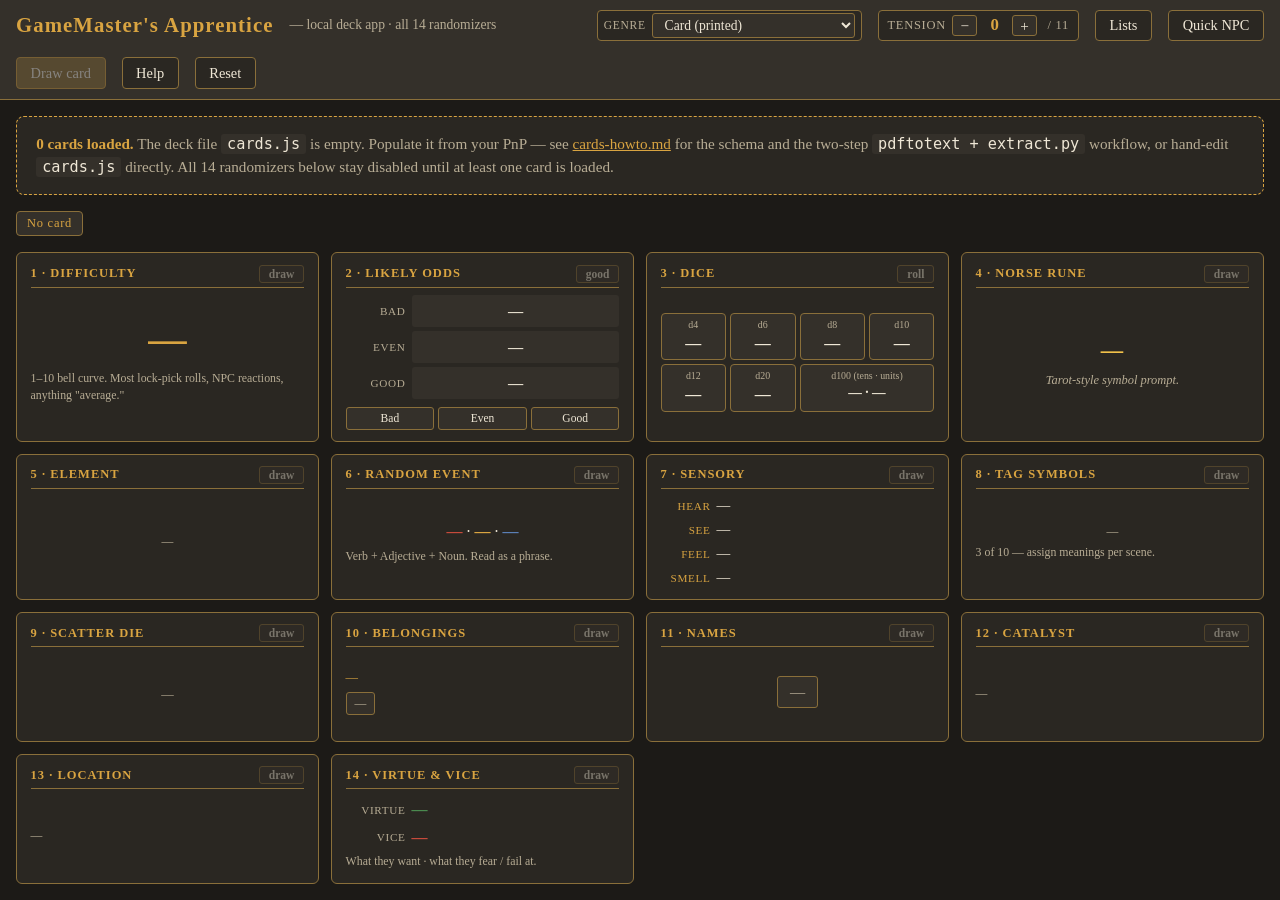
==== Gamemaster/app/index.html @ 160f7986 "Initial commit: Universal RPG Oracle + GMA Local Deck Two browser-based oracle apps for solo / GM-le" ====
<!doctype html>
<html lang="en">
<head>
<meta charset="utf-8">
<title>GameMaster's Apprentice — local deck</title>
<meta name="viewport" content="width=device-width,initial-scale=1">
<style>
:root {
  --bg: #1c1a17; --panel: #2a2722; --panel-2: #34302a;
  --ink: #efe7d6; --ink-dim: #b8ad95;
  --accent: #d9a441; --accent-2: #8a6f3a;
  --red: #c64a3b; --green: #4a8a4f; --gold: #f1c14a; --blue: #5a7fb5;
  --paper: #f3ecd8; --paper-ink: #1c1a17; --paper-line: #7a6a3a;
  --hl: #ffd34a;
  --air: #8ab8d9; --fire: #d97a3b; --earth: #7a6a3a; --water: #5a7fb5;
}
* { box-sizing: border-box; }
html, body { margin: 0; background: var(--bg); color: var(--ink);
  font-family: Georgia, "Times New Roman", serif; }
button { font: inherit; }

header {
  padding: 0.6rem 1rem; background: var(--panel-2);
  border-bottom: 1px solid var(--accent-2);
  display: flex; align-items: center; gap: 1rem; flex-wrap: wrap;
}
header h1 { margin: 0; font-size: 1.3rem; color: var(--accent); letter-spacing: 0.05em; }
header .sub { color: var(--ink-dim); font-size: 0.85rem; }
header .spacer { flex: 1; }
header button, header a {
  background: var(--panel); color: var(--ink); border: 1px solid var(--accent-2);
  padding: 0.4rem 0.85rem; border-radius: 4px;
  font: inherit; font-size: 0.9rem; cursor: pointer; text-decoration: none;
}
header button:hover, header a:hover { background: var(--panel-2); border-color: var(--accent); }
header button.primary { background: var(--accent-2); border-color: var(--accent); color: #fff; }
header button.primary:hover { background: var(--accent); color: var(--bg); }
header button:disabled { opacity: 0.4; cursor: not-allowed; }

.tension {
  display: inline-flex; align-items: center; gap: 0.4rem;
  background: var(--panel); border: 1px solid var(--accent-2);
  border-radius: 4px; padding: 0.25rem 0.55rem;
}
.tension .lbl { color: var(--ink-dim); font-size: 0.78rem; text-transform: uppercase; letter-spacing: 0.06em; }
.tension .val { font-weight: bold; font-size: 1.05rem; min-width: 22px; text-align: center; line-height: 1; color: var(--accent); }
.tension .val.high { color: var(--red); }
.tension button { padding: 0.1rem 0.45rem; font-size: 0.95rem; line-height: 1;
  background: var(--panel-2); color: var(--ink); border: 1px solid var(--accent-2);
  border-radius: 3px; cursor: pointer; }
.tension button:hover { border-color: var(--accent); }

main { padding: 1rem; max-width: 1400px; margin: 0 auto;
  display: flex; flex-direction: column; gap: 1rem; }

.empty-banner {
  background: var(--panel); border: 1px dashed var(--accent);
  color: var(--ink-dim); padding: 1rem 1.2rem; border-radius: 8px;
  font-size: 0.95rem; line-height: 1.5;
}
.empty-banner b { color: var(--accent); }
.empty-banner code { background: var(--panel-2); padding: 1px 6px;
  border-radius: 3px; color: var(--ink); }

.banner {
  background: var(--paper); color: var(--paper-ink);
  border: 2px solid var(--accent); border-radius: 8px;
  padding: 0.8rem 1.2rem; text-align: center;
  display: none;
}
.banner.show { display: block; }
.banner .label { color: #7a5a2a; font-size: 0.7rem;
  text-transform: uppercase; letter-spacing: 0.08em; }
.banner .answer { font-size: 1.6rem; font-weight: 700; margin: 4px 0; }
.banner .extra { color: #6a5a3a; font-size: 0.85rem; font-style: italic; }
.banner.fresh { animation: flash 1.4s ease-out; }
@keyframes flash {
  0%   { transform: scale(0.97); box-shadow: 0 0 0 0 rgba(241,193,74,0); background: #fff5c8; }
  35%  { transform: scale(1.02); box-shadow: 0 0 22px rgba(241,193,74,0.85); background: #fff5c8; }
  100% { transform: scale(1);    box-shadow: 0 0 0 0 rgba(241,193,74,0); background: var(--paper); }
}

.grid {
  display: grid; gap: 0.75rem;
  grid-template-columns: repeat(2, minmax(0, 1fr));
}
@media (min-width: 900px)  { .grid { grid-template-columns: repeat(3, minmax(0, 1fr)); } }
@media (min-width: 1200px) { .grid { grid-template-columns: repeat(4, minmax(0, 1fr)); } }

.cell {
  background: var(--panel); border: 1px solid var(--accent-2);
  border-radius: 6px; padding: 0.7rem 0.85rem;
  display: flex; flex-direction: column; gap: 0.45rem;
  min-height: 130px;
}
.cell h3 { margin: 0; font-size: 0.78rem; text-transform: uppercase;
  letter-spacing: 0.08em; color: var(--accent);
  border-bottom: 1px solid var(--accent-2); padding-bottom: 4px;
  display: flex; align-items: center; gap: 6px; }
.cell h3 button { margin-left: auto; background: var(--panel-2);
  color: var(--ink); border: 1px solid var(--accent-2);
  padding: 2px 9px; font-size: 0.72rem; border-radius: 3px; cursor: pointer; }
.cell h3 button:hover { border-color: var(--accent); }
.cell h3 button:disabled { opacity: 0.4; cursor: not-allowed; }
.cell .body { font-size: 0.95rem; line-height: 1.45; flex: 1;
  display: flex; flex-direction: column; justify-content: center; gap: 4px; }
.cell .body .empty { color: var(--ink-dim); font-style: italic; font-size: 0.85rem; }
.cell .meta { color: var(--ink-dim); font-size: 0.74rem; }

/* Difficulty */
.cell.difficulty .big { font-size: 2.4rem; font-weight: 800; color: var(--accent);
  text-align: center; line-height: 1; }
.cell.difficulty .scale { display: flex; gap: 2px; justify-content: center; margin-top: 4px; }
.cell.difficulty .scale span { width: 14px; height: 6px; background: var(--panel-2); border-radius: 1px; }
.cell.difficulty .scale span.on { background: var(--accent); }

/* Odds */
.cell.odds .row { display: grid; grid-template-columns: 60px 1fr;
  gap: 6px; align-items: center; }
.cell.odds .row .tier { font-size: 0.7rem; text-transform: uppercase;
  letter-spacing: 0.06em; color: var(--ink-dim); text-align: right; }
.cell.odds .row .ans {
  background: var(--panel-2); border-radius: 3px;
  padding: 4px 8px; font-weight: 700; text-align: center;
  border: 1px solid transparent;
}
.cell.odds .row .ans.yes      { background: #1c3a1f; color: #6dd47a; }
.cell.odds .row .ans.YES      { background: #2c5a2f; color: #aaffaa; text-shadow: 0 0 6px currentColor; }
.cell.odds .row .ans.no       { background: #3a1c1c; color: #ef8888; }
.cell.odds .row .ans.NO       { background: #5a2c2c; color: #ffaaaa; text-shadow: 0 0 6px currentColor; }
.cell.odds .row.active .ans   { border-color: var(--hl); }
.cell.odds .actions { display: flex; gap: 4px; margin-top: 4px; justify-content: center; }
.cell.odds .actions button { padding: 2px 8px; font-size: 0.72rem; flex: 1;
  background: var(--panel-2); color: var(--ink); border: 1px solid var(--accent-2);
  border-radius: 3px; cursor: pointer; }

/* Dice */
.cell.dice .grid-d {
  display: grid; grid-template-columns: repeat(4, minmax(0, 1fr)); gap: 4px;
}
.cell.dice .die {
  background: var(--panel-2); border: 1px solid var(--accent-2);
  border-radius: 4px; padding: 4px 0; text-align: center;
}
.cell.dice .die .lbl { font-size: 0.62rem; color: var(--ink-dim); }
.cell.dice .die .val { font-weight: 700; font-size: 1rem; color: var(--ink); }
.cell.dice .die.percentile { grid-column: span 2; }
.cell.dice .die.percentile .val { font-size: 0.85rem; }

/* Rune */
.cell.rune .name { font-size: 1.4rem; font-weight: 700;
  color: var(--gold); text-align: center; letter-spacing: 0.04em; }
.cell.rune .gloss { color: var(--ink-dim); font-size: 0.78rem;
  font-style: italic; text-align: center; }

/* Element */
.cell.element .badge {
  display: inline-block; padding: 8px 14px; border-radius: 4px;
  font-weight: 700; text-transform: uppercase; letter-spacing: 0.08em;
  align-self: center;
}
.cell.element .badge.Earth { background: var(--earth); color: #fff5c8; }
.cell.element .badge.Fire  { background: var(--fire);  color: #fff8e0; }
.cell.element .badge.Air   { background: var(--air);   color: #1c1a17; }
.cell.element .badge.Water { background: var(--water); color: #fff5c8; }

/* Event */
.cell.event .phrase {
  font-size: 1rem; text-align: center; line-height: 1.6;
}
.cell.event .verb { color: var(--red);    font-weight: 700; }
.cell.event .adj  { color: var(--accent); font-weight: 700; }
.cell.event .noun { color: var(--blue);   font-weight: 700; }

/* Sensory */
.cell.sensory .row { display: grid; grid-template-columns: 50px 1fr; gap: 6px; align-items: baseline; }
.cell.sensory .row .lbl { font-size: 0.7rem; text-transform: uppercase;
  letter-spacing: 0.06em; color: var(--accent); text-align: right; }
.cell.sensory .row .v { font-size: 0.86rem; }

/* Tags */
.cell.tags .tag-row { display: flex; gap: 4px; flex-wrap: wrap; justify-content: center; }
.cell.tags .tag {
  background: var(--panel-2); border: 1px solid var(--accent-2);
  border-radius: 3px; padding: 4px 10px; font-size: 0.85rem; color: var(--gold);
}

/* Scatter */
.cell.scatter .grid-s {
  display: grid; grid-template-columns: repeat(3, 32px); gap: 2px;
  justify-content: center;
}
.cell.scatter .grid-s .dot {
  width: 32px; height: 32px; border-radius: 4px;
  background: var(--panel-2); border: 1px solid var(--accent-2);
  display: flex; align-items: center; justify-content: center;
  color: var(--ink-dim); font-size: 0.92rem;
}
.cell.scatter .grid-s .dot.center { background: var(--panel); }
.cell.scatter .grid-s .dot.on { background: var(--accent); color: #1c1a17; font-weight: 700; }
.cell.scatter .hit-row {
  display: flex; align-items: center; justify-content: center; gap: 8px;
  font-size: 0.78rem; color: var(--ink-dim);
}
.cell.scatter .hit { color: var(--green); font-weight: 700; }
.cell.scatter .miss { color: var(--red); font-weight: 700; }

/* Belongings */
.cell.belongings .cat { font-size: 0.78rem; text-transform: uppercase;
  letter-spacing: 0.08em; color: var(--accent); }
.cell.belongings .items { font-size: 0.92rem; }
.cell.belongings .items span { display: inline-block; margin: 2px 4px 2px 0;
  background: var(--panel-2); border: 1px solid var(--accent-2);
  border-radius: 3px; padding: 2px 8px; }

/* Names */
.cell.names .row { display: flex; gap: 4px; flex-wrap: wrap; justify-content: center; }
.cell.names .row span { background: var(--panel-2); border: 1px solid var(--accent-2);
  border-radius: 3px; padding: 4px 12px; font-size: 0.95rem; }

/* Catalyst */
.cell.catalyst .text { font-size: 0.92rem; line-height: 1.5; }

/* Location */
.cell.location .text { font-size: 0.92rem; line-height: 1.5; }

/* Virtue & Vice */
.cell.vv { grid-column: span 1; }
.cell.vv .vrow { display: grid; grid-template-columns: 60px 1fr;
  gap: 6px; align-items: center; }
.cell.vv .vrow .lbl { font-size: 0.7rem; text-transform: uppercase;
  letter-spacing: 0.06em; color: var(--ink-dim); text-align: right; }
.cell.vv .vrow .v { font-weight: 700; font-size: 1rem; }
.cell.vv .vrow.virtue .v { color: var(--green); }
.cell.vv .vrow.vice .v { color: var(--red); }

/* Card identifier */
.card-id {
  display: inline-block; background: var(--panel-2); color: var(--accent);
  padding: 4px 10px; border-radius: 4px; font-size: 0.78rem;
  border: 1px solid var(--accent-2); letter-spacing: 0.06em;
}

@keyframes cell-flash {
  0%   { box-shadow: 0 0 0 0 rgba(217, 164, 65, 0); border-color: var(--accent); }
  35%  { box-shadow: 0 0 18px 2px rgba(217, 164, 65, 0.8); border-color: var(--accent); }
  100% { box-shadow: 0 0 0 0 rgba(217, 164, 65, 0); border-color: var(--accent-2); }
}
.cell.flash { animation: cell-flash 0.7s ease-out; }

/* Lists dialog (Threads & Characters) */
dialog.lists { max-width: 760px; }
dialog.lists .lists-grid { display: grid; grid-template-columns: 1fr 1fr;
  gap: 1rem; margin-top: 0.6rem; }
@media (max-width: 600px) { dialog.lists .lists-grid { grid-template-columns: 1fr; } }
dialog.lists .list-col h3 { margin: 0 0 0.4rem 0; font-size: 0.95rem;
  border-bottom: 1px solid var(--accent-2); padding-bottom: 0.25rem;
  display: flex; justify-content: space-between; align-items: baseline; }
dialog.lists .list-col h3 .count { color: var(--ink-dim); font-size: 0.75rem;
  font-weight: normal; }
dialog.lists .list-item { background: var(--panel-2); border-radius: 4px;
  padding: 0.5rem 0.6rem; margin-bottom: 0.35rem;
  border: 1px solid transparent; }
dialog.lists .list-item.archived { opacity: 0.5; }
dialog.lists .list-item .name { font-weight: bold; color: var(--ink); }
dialog.lists .list-item .notes { font-size: 0.82rem; color: var(--ink-dim);
  margin-top: 0.15rem; line-height: 1.3; white-space: pre-wrap; }
dialog.lists .list-item .actions { display: flex; gap: 0.3rem; margin-top: 0.4rem; }
dialog.lists .list-item .actions button { padding: 0.15rem 0.5rem; font-size: 0.72rem;
  background: var(--panel); color: var(--ink-dim);
  border: 1px solid var(--accent-2); border-radius: 3px; cursor: pointer; }
dialog.lists .list-item .actions button:hover { color: var(--ink); border-color: var(--accent); }
dialog.lists .list-item .actions button.delete:hover { color: var(--red); border-color: var(--red); }
dialog.lists .list-item .edit-form { display: flex; flex-direction: column; gap: 0.3rem; }
dialog.lists .list-item .edit-form input,
dialog.lists .list-item .edit-form textarea {
  width: 100%; background: var(--bg); color: var(--ink);
  border: 1px solid var(--accent-2); border-radius: 3px;
  padding: 0.3rem; font: inherit; font-size: 0.85rem; }
dialog.lists .list-item .edit-form textarea { min-height: 50px; resize: vertical; }
dialog.lists .add-form { display: flex; gap: 0.3rem; margin-top: 0.5rem; }
dialog.lists .add-form input { flex: 1; background: var(--panel-2); color: var(--ink);
  border: 1px solid var(--accent-2); border-radius: 3px; padding: 0.35rem 0.5rem;
  font: inherit; font-size: 0.85rem; }
dialog.lists .add-form button { background: var(--accent-2); color: #fff;
  border: 1px solid var(--accent); border-radius: 3px; padding: 0.35rem 0.7rem;
  cursor: pointer; font: inherit; font-size: 0.85rem; }
dialog.lists .empty-msg { color: var(--ink-dim); font-style: italic;
  font-size: 0.82rem; padding: 0.4rem 0; }

/* NPC popup */
dialog.npc { max-width: 480px; }
dialog.npc .npc-card { display: grid; gap: 0.5rem; margin-top: 0.6rem; }
dialog.npc .npc-row { display: grid; grid-template-columns: 80px 1fr;
  gap: 0.5rem; align-items: baseline; }
dialog.npc .npc-row .lbl { font-size: 0.7rem; text-transform: uppercase;
  letter-spacing: 0.06em; color: var(--ink-dim); text-align: right; }
dialog.npc .npc-row .v { font-size: 0.95rem; }
dialog.npc .npc-row .v.name { font-weight: bold; font-size: 1.1rem; color: var(--accent); }
dialog.npc .npc-row .v.virtue { color: var(--green); font-weight: bold; }
dialog.npc .npc-row .v.vice { color: var(--red); font-weight: bold; }
dialog.npc .npc-row .v.reaction { font-weight: bold; }
dialog.npc .npc-row .v.reaction.hostile  { color: #ff8a8a; }
dialog.npc .npc-row .v.reaction.wary     { color: #f1c14a; }
dialog.npc .npc-row .v.reaction.neutral  { color: var(--ink); }
dialog.npc .npc-row .v.reaction.friendly { color: #6dd47a; }
dialog.npc .npc-row .v.reaction.helpful  { color: #6ddccc; }
dialog.npc .npc-row .reaction-note { color: var(--ink-dim); font-style: italic; font-size: 0.8rem; }
dialog.npc .npc-actions { display: flex; gap: 0.5rem; margin-top: 0.7rem;
  padding-top: 0.5rem; border-top: 1px solid var(--accent-2); align-items: center; }
dialog.npc .npc-actions input { flex: 1; background: var(--panel-2); color: var(--ink);
  border: 1px solid var(--accent-2); border-radius: 3px; padding: 0.35rem 0.5rem;
  font: inherit; font-size: 0.85rem; }
dialog.npc .npc-actions button { background: var(--panel); color: var(--ink);
  border: 1px solid var(--accent-2); border-radius: 3px; padding: 0.35rem 0.7rem;
  cursor: pointer; font: inherit; font-size: 0.85rem; }
dialog.npc .npc-actions button.primary { background: var(--accent-2); color: #fff;
  border-color: var(--accent); }
dialog.npc .saved-msg { color: var(--green); font-size: 0.85rem; padding: 0.3rem 0; }

.genre-pick {
  display: inline-flex; align-items: center; gap: 6px;
  background: var(--panel); border: 1px solid var(--accent-2);
  border-radius: 4px; padding: 2px 6px;
}
.genre-pick .lbl { color: var(--ink-dim); font-size: 0.72rem;
  text-transform: uppercase; letter-spacing: 0.06em; }
.genre-pick select {
  background: var(--panel-2); color: var(--ink);
  border: 1px solid var(--accent-2); border-radius: 3px;
  padding: 3px 8px; font: inherit; font-size: 0.85rem; cursor: pointer;
}
.genre-pick select:hover { border-color: var(--accent); }

dialog {
  background: var(--panel); color: var(--ink);
  border: 1px solid var(--accent-2); border-radius: 10px;
  padding: 18px 22px; max-width: 760px; width: 90vw;
  max-height: 85vh; overflow-y: auto;
}
dialog::backdrop { background: rgba(0, 0, 0, 0.6); }
dialog h2 { margin: 0 0 8px; color: var(--accent); }
dialog h3 { margin: 14px 0 4px; color: var(--accent); font-size: 1rem; }
dialog p, dialog li { font-size: 0.92rem; line-height: 1.5; }
dialog code { background: var(--panel-2); padding: 1px 6px; border-radius: 3px; }
dialog .x {
  position: sticky; float: right; top: 0;
  background: var(--panel-2); color: var(--ink);
  border: 1px solid var(--accent-2); border-radius: 4px;
  padding: 2px 10px; cursor: pointer;
}
</style>
</head>
<body>

<header>
  <h1>GameMaster's Apprentice</h1>
  <span class="sub">— local deck app · all 14 randomizers</span>
  <span class="spacer"></span>
  <span class="genre-pick" title="Genre pack. When set, Random Event, Sensory, Belongings, Names, and Location are pulled from the chosen pack instead of the card's printed values.">
    <span class="lbl">Genre</span>
    <select id="genreSel">
      <option value="card">Card (printed)</option>
      <option value="fantasy">Basic Fantasy (LOTR / D&amp;D)</option>
      <option value="weird-horror">Weird Horror</option>
      <option value="scifi">Science Fiction</option>
      <option value="steampunk">Steampunk</option>
      <option value="cyberpunk">Cyberpunk</option>
      <option value="postapoc">Post-Apocalyptic</option>
    </select>
  </span>
  <span class="tension" title="Tension counter. Each oracle question increments it; at the threshold a Random Event auto-fires and tension resets.">
    <span class="lbl">Tension</span>
    <button id="tDown" type="button">−</button>
    <span class="val" id="tVal">0</span>
    <button id="tUp" type="button">+</button>
    <span class="lbl" style="margin-left: 4px;">/ <span id="tThr">11</span></span>
  </span>
  <button id="btnLists" type="button" title="Threads &amp; Characters — your campaign's persistent narrative state.">Lists</button>
  <button id="btnQuickNpc" type="button" title="Generate a complete NPC from the current card + active genre pack. Save it to Characters.">Quick NPC</button>
  <button id="btnDraw" class="primary" type="button">Draw card</button>
  <button id="btnHelp" type="button">Help</button>
  <button id="btnReset" type="button">Reset</button>
</header>

<main>

  <div class="empty-banner" id="emptyBanner" style="display:none">
    <b>0 cards loaded.</b> The deck file <code>cards.js</code> is empty.
    Populate it from your PnP — see <a href="cards-howto.md" style="color:var(--accent)">cards-howto.md</a>
    for the schema and the two-step <code>pdftotext + extract.py</code> workflow,
    or hand-edit <code>cards.js</code> directly.
    All 14 randomizers below stay disabled until at least one card is loaded.
  </div>

  <div class="banner" id="banner">
    <div class="label" id="banLabel"></div>
    <div class="answer" id="banAns"></div>
    <div class="extra" id="banExtra"></div>
  </div>

  <div style="display:flex;align-items:center;gap:0.75rem;flex-wrap:wrap;">
    <span class="card-id" id="cardId">No card</span>
    <span class="meta" id="deckSize" style="color:var(--ink-dim);font-size:0.85rem;"></span>
  </div>

  <div class="grid" id="grid">

    <div class="cell difficulty">
      <h3>1 · Difficulty <button data-q="difficulty">draw</button></h3>
      <div class="body">
        <div class="big" id="diffVal">—</div>
        <div class="scale" id="diffScale"></div>
        <div class="meta">1–10 bell curve. Most lock-pick rolls, NPC reactions, anything "average."</div>
      </div>
    </div>

    <div class="cell odds">
      <h3>2 · Likely Odds <button data-q="odds-good">good</button></h3>
      <div class="body">
        <div class="row" id="oddsBad"><span class="tier">Bad</span><span class="ans" id="oddsBadV">—</span></div>
        <div class="row" id="oddsEven"><span class="tier">Even</span><span class="ans" id="oddsEvenV">—</span></div>
        <div class="row" id="oddsGood"><span class="tier">Good</span><span class="ans" id="oddsGoodV">—</span></div>
        <div class="actions">
          <button data-q="odds-bad">Bad</button>
          <button data-q="odds-even">Even</button>
          <button data-q="odds-good">Good</button>
        </div>
      </div>
    </div>

    <div class="cell dice">
      <h3>3 · Dice <button data-q="dice">roll</button></h3>
      <div class="body">
        <div class="grid-d">
          <div class="die"><div class="lbl">d4</div><div class="val" id="d4">—</div></div>
          <div class="die"><div class="lbl">d6</div><div class="val" id="d6">—</div></div>
          <div class="die"><div class="lbl">d8</div><div class="val" id="d8">—</div></div>
          <div class="die"><div class="lbl">d10</div><div class="val" id="d10">—</div></div>
          <div class="die"><div class="lbl">d12</div><div class="val" id="d12">—</div></div>
          <div class="die"><div class="lbl">d20</div><div class="val" id="d20">—</div></div>
          <div class="die percentile"><div class="lbl">d100 (tens · units)</div><div class="val" id="d100">— · —</div></div>
        </div>
      </div>
    </div>

    <div class="cell rune">
      <h3>4 · Norse Rune <button data-q="rune">draw</button></h3>
      <div class="body">
        <div class="name" id="runeName">—</div>
        <div class="gloss" id="runeGloss">Tarot-style symbol prompt.</div>
      </div>
    </div>

    <div class="cell element">
      <h3>5 · Element <button data-q="element">draw</button></h3>
      <div class="body" id="elemBody">
        <div class="meta" style="text-align:center;color:var(--ink-dim);">—</div>
      </div>
    </div>

    <div class="cell event">
      <h3>6 · Random Event <button data-q="event">draw</button></h3>
      <div class="body">
        <div class="phrase">
          <span class="verb" id="evVerb">—</span> ·
          <span class="adj"  id="evAdj">—</span> ·
          <span class="noun" id="evNoun">—</span>
        </div>
        <div class="meta">Verb + Adjective + Noun. Read as a phrase.</div>
      </div>
    </div>

    <div class="cell sensory">
      <h3>7 · Sensory <button data-q="sensory">draw</button></h3>
      <div class="body">
        <div class="row"><span class="lbl">Hear</span><span class="v" id="sHear">—</span></div>
        <div class="row"><span class="lbl">See</span><span class="v" id="sSee">—</span></div>
        <div class="row"><span class="lbl">Feel</span><span class="v" id="sFeel">—</span></div>
        <div class="row"><span class="lbl">Smell</span><span class="v" id="sSmell">—</span></div>
      </div>
    </div>

    <div class="cell tags">
      <h3>8 · Tag Symbols <button data-q="tags">draw</button></h3>
      <div class="body">
        <div class="tag-row" id="tagRow"><span class="meta">—</span></div>
        <div class="meta">3 of 10 — assign meanings per scene.</div>
      </div>
    </div>

    <div class="cell scatter">
      <h3>9 · Scatter Die <button data-q="scatter">draw</button></h3>
      <div class="body">
        <div class="grid-s" id="scatGrid"></div>
        <div class="hit-row"><span id="scatHit">—</span></div>
      </div>
    </div>

    <div class="cell belongings">
      <h3>10 · Belongings <button data-q="belongings">draw</button></h3>
      <div class="body">
        <div class="cat" id="belCat">—</div>
        <div class="items" id="belItems"><span class="meta">—</span></div>
      </div>
    </div>

    <div class="cell names">
      <h3>11 · Names <button data-q="names">draw</button></h3>
      <div class="body">
        <div class="row" id="nameRow"><span class="meta">—</span></div>
      </div>
    </div>

    <div class="cell catalyst">
      <h3>12 · Catalyst <button data-q="catalyst">draw</button></h3>
      <div class="body">
        <div class="text" id="catText"><span class="meta">—</span></div>
      </div>
    </div>

    <div class="cell location">
      <h3>13 · Location <button data-q="location">draw</button></h3>
      <div class="body">
        <div class="text" id="locText"><span class="meta">—</span></div>
      </div>
    </div>

    <div class="cell vv">
      <h3>14 · Virtue &amp; Vice <button data-q="vv">draw</button></h3>
      <div class="body">
        <div class="vrow virtue"><span class="lbl">Virtue</span><span class="v" id="virtVal">—</span></div>
        <div class="vrow vice">  <span class="lbl">Vice</span>  <span class="v" id="viceVal">—</span></div>
        <div class="meta">What they want · what they fear / fail at.</div>
      </div>
    </div>

  </div>
</main>

<dialog id="helpDialog">
<button class="x" onclick="document.getElementById('helpDialog').close()">close</button>
<h2>The GameMaster's Apprentice — local deck app</h2>
<p>This app implements the 14 randomizer fields of a GMA card deck and runs them off your local <code>cards.js</code> file. The card content itself is yours — populate the file from your PnP using <code>app/extract/extract.py</code> (see <code>cards-howto.md</code>), or hand-edit it.</p>

<h3>Two ways to ask the oracle</h3>
<ul>
  <li><b>Draw a card</b> (top right): one card flips and every randomizer field updates at once. Read whichever field answers your current question.</li>
  <li><b>Per-field draw</b> (the small "draw" button in each cell): flips just that randomizer. The rest of the card view updates too — different randomizers on the same card aren't independent.</li>
</ul>

<h3>The 14 randomizers</h3>
<ol>
  <li><b>Difficulty</b> — 1–10 bell curve. Lock picks, reactions, "how strong / friendly / heavy."</li>
  <li><b>Likely Odds</b> — answer to a yes/no question, in three odds tiers (Bad 25%, Even 50%, Good 75%). YES! / NO! are emphatic criticals, printed on certain cards.</li>
  <li><b>Dice</b> — d4, d6, d8, d10, d12, d20, d00/d10 percentile. Pre-rolled values on each card.</li>
  <li><b>Norse Rune</b> — one of 24 Elder Futhark, Tarot-style for symbolic interpretation.</li>
  <li><b>Element</b> — Earth / Fire / Air / Water. Tone modifier on other randomizers.</li>
  <li><b>Random Event</b> — Verb + Adjective + Noun phrase. Decide what it means in scene.</li>
  <li><b>Sensory</b> — Hear / See / Feel / Smell-Taste. Atmosphere prompts.</li>
  <li><b>Tag Symbols</b> — 3 of 10 icons. Map to your own table per scene (NPC types / room features / loot / etc.).</li>
  <li><b>Scatter Die</b> — direction (N/NE/E/SE/S/SW/W/NW) + hit/miss. Spatial randomizer.</li>
  <li><b>Belongings</b> — category + 3 examples. NPC pockets / loot.</li>
  <li><b>Names</b> — 3 names, often male / female / neutral.</li>
  <li><b>Catalyst</b> — a one-line story incident to start a scene.</li>
  <li><b>Location</b> — adventure setting prompt.</li>
  <li><b>Virtue &amp; Vice</b> — NPC motivation pair.</li>
</ol>

<h3>Tension</h3>
<p>Each time you draw a card or rate a question, Tension goes up by 1. When it hits the threshold (default 11), a Random Event auto-fires and Tension resets to 0. That's the GMA "every-eleven-questions surprise" loop. Adjust manually with the <code>+ / −</code> buttons — raise it after a frantic scene, lower it after a quiet one.</p>

<h3>Threads &amp; Characters (Lists)</h3>
<p>Cards have no memory of previous state — but the app does. Click <b>Lists</b> to manage two persistent rosters: <b>Threads</b> (active plot threads) and <b>Characters</b> (NPCs you've met). When Tension auto-fires a Random Event, the app picks a random active entry from these lists and surfaces it in the banner — so the surprise anchors to story you've already established instead of a brand-new stranger every time.</p>

<h3>Quick NPC</h3>
<p>Click <b>Quick NPC</b> to spin a complete NPC from the current deck + active genre pack: name, reaction (1-of-5: Hostile / Wary / Neutral / Friendly / Helpful), virtue, vice, belongings, element. Reroll until one feels right; then <b>Save to Characters</b> to add to your roster.</p>

<h3>State</h3>
<p>Tension, last-drawn card, genre, threads, and characters all save to <code>localStorage</code> under <code>oracle.gma.v2</code>. Older <code>oracle.gma.v1</code> data is migrated automatically on first load.</p>

<h3>Mechanics credit</h3>
<p>The GameMaster's Apprentice is by Nathan Rockwood / Larcenous Designs. This app is a local front-end for a deck you already own; it ships empty and you fill it in.</p>
</dialog>

<dialog id="listsDialog" class="lists">
<button class="x" onclick="document.getElementById('listsDialog').close()">close</button>
<h2>Threads &amp; Characters</h2>
<p style="color:var(--ink-dim);font-size:0.86rem;margin:0.3rem 0 0.6rem;">
  Cards have no memory of previous state. The app does. Active entries here are
  picked when Tension auto-fires a Random Event, anchoring the surprise to
  story you've already established.
</p>
<div class="lists-grid">
  <div class="list-col">
    <h3>Threads <span class="count" id="threadsCount"></span></h3>
    <div id="threadsItems"></div>
    <form id="threadsAddForm" class="add-form">
      <input type="text" id="threadsAddInput" placeholder="Add a plot thread…" maxlength="80" required>
      <button type="submit">Add</button>
    </form>
  </div>
  <div class="list-col">
    <h3>Characters <span class="count" id="charsCount"></span></h3>
    <div id="charsItems"></div>
    <form id="charsAddForm" class="add-form">
      <input type="text" id="charsAddInput" placeholder="Add an NPC…" maxlength="80" required>
      <button type="submit">Add</button>
    </form>
  </div>
</div>
</dialog>

<dialog id="npcDialog" class="npc">
<button class="x" onclick="document.getElementById('npcDialog').close()">close</button>
<h2>Quick NPC</h2>
<div class="npc-card" id="npcContent"></div>
<div class="npc-actions">
  <input type="text" id="npcSaveName" placeholder="Save as…" maxlength="80">
  <button id="npcReroll" type="button">Reroll</button>
  <button id="npcSave" type="button" class="primary">Save to Characters</button>
</div>
<div class="saved-msg" id="npcSavedMsg" style="display:none">Saved to Characters.</div>
</dialog>

<script src="packs/fantasy.js"></script>
<script src="packs/postapoc.js"></script>
<script src="packs/cyberpunk.js"></script>
<script src="packs/weird-horror.js"></script>
<script src="packs/steampunk.js"></script>
<script src="packs/scifi.js"></script>
<script src="lists.js"></script>
<script src="cards.js"></script>
<script>
(function () {
  const $ = (id) => document.getElementById(id);
  const escapeHtml = (s) => String(s == null ? "" : s).replace(/[&<>"']/g, (c) => ({
    "&": "&amp;", "<": "&lt;", ">": "&gt;", "\"": "&quot;", "'": "&#39;"
  }[c]));
  const rand = (n) => Math.floor(Math.random() * n);
  const pick = (a) => a[rand(a.length)];

  // ---- state ----
  const NS = "oracle.gma.v2";
  const NS_OLD = "oracle.gma.v1";
  const defaultState = () => ({
    version: 2,
    tension: 0, threshold: 11, lastCardIdx: null, genre: "card",
    threads: [], characters: [],
  });
  const loadState = () => {
    try {
      // Prefer v2; if absent, migrate from v1 (preserves tension/threshold/lastCardIdx/genre)
      const raw = localStorage.getItem(NS) || localStorage.getItem(NS_OLD) || "{}";
      return Object.assign(defaultState(), JSON.parse(raw));
    } catch (_) { return defaultState(); }
  };
  const state = loadState();
  const saveState = () => { try { localStorage.setItem(NS, JSON.stringify(state)); } catch (_) {} };

  // pickN: choose N distinct items from arr (used by deck fill + genre overlay)
  function pickN(arr, n) {
    if (!arr || !arr.length) return [];
    const pool = arr.slice();
    const out = [];
    while (out.length < n && pool.length) {
      out.push(pool.splice(rand(pool.length), 1)[0]);
    }
    return out;
  }

  // ---- deck ----
  // Fill any icon-only fields (dice / element / rune / tags / scatter) at
  // load time so every panel always shows a value. Stable for the session.
  // Spread to avoid mutating window.GMA_CARDS.
  const ELEMENTS = ["Earth", "Fire", "Air", "Water"];
  const SCATTER_DIRS = ["N", "NE", "E", "SE", "S", "SW", "W", "NW"];
  // 24 Elder Futhark rune names (public knowledge):
  const RUNES = [
    "Fehu", "Uruz", "Thurisaz", "Ansuz", "Raidho", "Kenaz",
    "Gebo", "Wunjo", "Hagalaz", "Naudhiz", "Isa", "Jera",
    "Eihwaz", "Perthro", "Algiz", "Sowilo", "Tiwaz", "Berkano",
    "Ehwaz", "Mannaz", "Laguz", "Ingwaz", "Dagaz", "Othala",
  ];
  // 10 GMA tag symbols (icon names — assign meanings per scene):
  const TAG_SYMBOLS = [
    "Tower", "Crown", "Heart", "Skull", "Sun",
    "Moon", "Sword", "Shield", "Target", "Wand",
  ];

  const DECK = (window.GMA_CARDS || []).map((c) => {
    const d = c.dice || {};
    return Object.assign({}, c, {
      element: ELEMENTS.includes(c.element) ? c.element : pick(ELEMENTS),
      rune:    c.rune || pick(RUNES),
      tags:    (c.tags && c.tags.length === 3) ? c.tags : pickN(TAG_SYMBOLS, 3),
      scatter: (c.scatter && c.scatter.dir)
        ? c.scatter
        : { dir: pick(SCATTER_DIRS), hit: rand(2) === 0 },
      dice: {
        d4:        d.d4        != null ? d.d4        : 1 + rand(4),
        d6:        d.d6        != null ? d.d6        : 1 + rand(6),
        d8:        d.d8        != null ? d.d8        : 1 + rand(8),
        d10:       d.d10       != null ? d.d10       : rand(10),
        d12:       d.d12       != null ? d.d12       : 1 + rand(12),
        d20:       d.d20       != null ? d.d20       : 1 + rand(20),
        d100tens:  d.d100tens  != null ? d.d100tens  : rand(10),
        d100units: d.d100units != null ? d.d100units : rand(10),
      },
    });
  });
  const hasDeck = () => DECK.length > 0;
  let lastCard = null;

  // ---- genre pack overlay ----
  // When a genre is selected, override 5 fields (event, sensory, belongings,
  // names, location) with picks from the active pack. Other fields (catalyst,
  // virtue, vice, dice, etc.) remain from the card.
  function applyGenre(card) {
    if (!card) return card;
    const key = state.genre;
    if (!key || key === "card") return card;
    const packs = window.GENRE_PACKS || {};
    const p = packs[key];
    if (!p) return card;

    const allNames = [].concat(
      (p.names && p.names.male)    || [],
      (p.names && p.names.female)  || [],
      (p.names && p.names.neutral) || []
    );
    const sens = p.sensory || {};
    const bel  = (p.belongings && p.belongings.length) ? pick(p.belongings) : null;

    return Object.assign({}, card, {
      event: {
        verb:      p.verbs      && p.verbs.length      ? pick(p.verbs)      : (card.event && card.event.verb),
        adjective: p.adjectives && p.adjectives.length ? pick(p.adjectives) : (card.event && card.event.adjective),
        noun:      p.nouns      && p.nouns.length      ? pick(p.nouns)      : (card.event && card.event.noun),
      },
      sensory: {
        hear:  (sens.hear  && sens.hear.length)  ? pick(sens.hear)  : (card.sensory && card.sensory.hear),
        see:   (sens.see   && sens.see.length)   ? pick(sens.see)   : (card.sensory && card.sensory.see),
        feel:  (sens.feel  && sens.feel.length)  ? pick(sens.feel)  : (card.sensory && card.sensory.feel),
        smell: (sens.smell && sens.smell.length) ? pick(sens.smell) : (card.sensory && card.sensory.smell),
      },
      belongings: bel ? { category: bel.category, items: bel.items.slice() } : card.belongings,
      names: allNames.length >= 3 ? pickN(allNames, 3) : (card.names || []),
      location: (p.locations && p.locations.length) ? pick(p.locations) : card.location,
    });
  }

  function drawCard() {
    if (!hasDeck()) return null;
    const idx = rand(DECK.length);
    state.lastCardIdx = idx;
    lastCard = applyGenre(DECK[idx]);
    saveState();
    return lastCard;
  }

  // ---- 8 scatter directions in a 3x3 grid layout ----
  // grid positions (top-left=0..bottom-right=8); skip 4 (center)
  const SCATTER_GRID_POS = { NW:0, N:1, NE:2, W:3, E:5, SW:6, S:7, SE:8 };

  // ---- tension ----
  function tensionAnchor() {
    // When Tension auto-fires, pick a random active Character or Thread (if any)
    // to anchor the event in story we've established.
    const candidates = [].concat(
      state.characters.filter((e) => !e.archived).map((e) => ({ kind: "Character", entry: e })),
      state.threads.filter((e) => !e.archived).map((e) => ({ kind: "Thread", entry: e })),
    );
    return candidates.length ? candidates[rand(candidates.length)] : null;
  }
  function bumpTension() {
    state.tension += 1;
    if (state.tension >= state.threshold) {
      state.tension = 0;
      saveState();
      updateTension();
      if (hasDeck()) {
        const card = drawCard();
        renderAll(card);
        const anchor = tensionAnchor();
        const eventPhrase = card.event ? phraseEvent(card.event) : "(no event on card)";
        const anchorLine = anchor
          ? ` <span style="color:var(--accent);font-style:italic;">· ${escapeHtml(anchor.kind)}: <b>${escapeHtml(anchor.entry.name)}</b></span>`
          : "";
        showBanner("Tension event!", eventPhrase + anchorLine,
          anchor
            ? `Tension hit threshold. Anchor it on this active ${anchor.kind.toLowerCase()}.`
            : "Tension hit threshold — auto-fired a Random Event. Tension reset to 0.",
          true);
      }
      return;
    }
    saveState();
    updateTension();
  }
  function updateTension() {
    $("tVal").textContent = state.tension;
    $("tVal").classList.toggle("high", state.tension >= state.threshold - 2);
    $("tThr").textContent = state.threshold;
  }

  // ---- banner ----
  function showBanner(label, ans, extra, fresh) {
    const b = $("banner");
    $("banLabel").textContent = label;
    $("banAns").innerHTML = ans;
    $("banExtra").textContent = extra || "";
    b.classList.add("show");
    if (fresh) {
      b.classList.remove("fresh");
      void b.offsetWidth;
      b.classList.add("fresh");
    }
  }

  // ---- field renderers ----
  function phraseEvent(ev) {
    const v = (ev && ev.verb) || "—";
    const a = (ev && ev.adjective) || "—";
    const n = (ev && ev.noun) || "—";
    return `<span style="color:var(--red);font-weight:700">${escapeHtml(v)}</span> · ` +
           `<span style="color:var(--accent);font-weight:700">${escapeHtml(a)}</span> · ` +
           `<span style="color:var(--blue);font-weight:700">${escapeHtml(n)}</span>`;
  }

  function renderDifficulty(c) {
    $("diffVal").textContent = c.difficulty != null ? c.difficulty : "—";
    const scale = $("diffScale"); scale.innerHTML = "";
    for (let i = 1; i <= 10; i++) {
      const sp = document.createElement("span");
      if (c.difficulty != null && i <= c.difficulty) sp.classList.add("on");
      scale.appendChild(sp);
    }
  }
  function renderOdds(c, highlight) {
    const o = c.odds || {};
    function setRow(rowId, valId, raw, tier) {
      const v = raw == null ? "—" : raw;
      const upper = String(v).toUpperCase().replace("!", "");
      const cls = String(v) === "YES!" ? "YES"
                : String(v) === "NO!"  ? "NO"
                : upper === "YES"      ? "yes"
                : upper === "NO"       ? "no"
                : "";
      const el = $(valId);
      el.textContent = v;
      el.className = "ans " + cls;
      $(rowId).classList.toggle("active", highlight === tier);
    }
    setRow("oddsBad",  "oddsBadV",  o.bad,  "bad");
    setRow("oddsEven", "oddsEvenV", o.even, "even");
    setRow("oddsGood", "oddsGoodV", o.good, "good");
  }
  function renderDice(c) {
    const d = c.dice || {};
    $("d4").textContent  = d.d4  != null ? d.d4  : "—";
    $("d6").textContent  = d.d6  != null ? d.d6  : "—";
    $("d8").textContent  = d.d8  != null ? d.d8  : "—";
    $("d10").textContent = d.d10 != null ? d.d10 : "—";
    $("d12").textContent = d.d12 != null ? d.d12 : "—";
    $("d20").textContent = d.d20 != null ? d.d20 : "—";
    if (d.d100tens != null && d.d100units != null) {
      $("d100").textContent = `${d.d100tens} · ${d.d100units}`;
    } else { $("d100").textContent = "— · —"; }
  }
  function renderRune(c) {
    $("runeName").textContent = c.rune || "—";
    $("runeGloss").textContent = c.runeGloss || "Tarot-style symbol prompt.";
  }
  function renderElement(c) {
    const body = $("elemBody");
    if (c.element) {
      body.innerHTML = `<span class="badge ${escapeHtml(c.element)}">${escapeHtml(c.element)}</span>`;
    } else {
      body.innerHTML = `<div class="meta" style="text-align:center;color:var(--ink-dim);">—</div>`;
    }
  }
  function renderEvent(c) {
    const e = c.event || {};
    $("evVerb").textContent = e.verb || "—";
    $("evAdj").textContent  = e.adjective || "—";
    $("evNoun").textContent = e.noun || "—";
  }
  function renderSensory(c) {
    const s = c.sensory || {};
    $("sHear").textContent  = s.hear  || "—";
    $("sSee").textContent   = s.see   || "—";
    $("sFeel").textContent  = s.feel  || "—";
    $("sSmell").textContent = s.smell || "—";
  }
  function renderTags(c) {
    const t = (c.tags || []).filter(Boolean);
    $("tagRow").innerHTML = t.length
      ? t.map((x) => `<span class="tag">${escapeHtml(x)}</span>`).join("")
      : `<span class="meta">—</span>`;
  }
  function renderScatter(c) {
    const s = c.scatter || {};
    const grid = $("scatGrid"); grid.innerHTML = "";
    const dirAt = {};
    Object.keys(SCATTER_GRID_POS).forEach((d) => { dirAt[SCATTER_GRID_POS[d]] = d; });
    for (let i = 0; i < 9; i++) {
      const dot = document.createElement("div");
      dot.className = "dot" + (i === 4 ? " center" : "");
      const dirLabel = dirAt[i] || "";
      if (i === 4) dot.textContent = s.hit === true ? "✓" : s.hit === false ? "✗" : "•";
      else dot.textContent = dirLabel;
      if (s.dir && dirLabel === s.dir) dot.classList.add("on");
      grid.appendChild(dot);
    }
    if (s.hit === true)       $("scatHit").innerHTML = `<span class="hit">HIT</span>`;
    else if (s.hit === false) $("scatHit").innerHTML = `<span class="miss">MISS</span>`;
    else                       $("scatHit").innerHTML = "—";
  }
  function renderBelongings(c) {
    const b = c.belongings || {};
    $("belCat").textContent = b.category || "—";
    const items = (b.items || []).filter(Boolean);
    $("belItems").innerHTML = items.length
      ? items.map((x) => `<span>${escapeHtml(x)}</span>`).join("")
      : `<span class="meta">—</span>`;
  }
  function renderNames(c) {
    const n = (c.names || []).filter(Boolean);
    $("nameRow").innerHTML = n.length
      ? n.map((x) => `<span>${escapeHtml(x)}</span>`).join("")
      : `<span class="meta">—</span>`;
  }
  function renderCatalyst(c) {
    $("catText").innerHTML = c.catalyst
      ? escapeHtml(c.catalyst)
      : `<span class="meta">—</span>`;
  }
  function renderLocation(c) {
    $("locText").innerHTML = c.location
      ? escapeHtml(c.location)
      : `<span class="meta">—</span>`;
  }
  function renderVV(c) {
    $("virtVal").textContent = c.virtue || "—";
    $("viceVal").textContent = c.vice   || "—";
  }
  function renderCardId(c, idx) {
    $("cardId").textContent = c == null ? "No card" :
      `Card ${c.id != null ? c.id : (idx != null ? idx + 1 : "?")} of ${DECK.length}`;
  }

  function renderAll(c, oddsHl) {
    if (!c) return;
    renderDifficulty(c);
    renderOdds(c, oddsHl);
    renderDice(c);
    renderRune(c);
    renderElement(c);
    renderEvent(c);
    renderSensory(c);
    renderTags(c);
    renderScatter(c);
    renderBelongings(c);
    renderNames(c);
    renderCatalyst(c);
    renderLocation(c);
    renderVV(c);
    renderCardId(c, state.lastCardIdx);
  }

  // ---- handlers ----
  // Flash the named cell to make panel updates obvious. q values like
  // "odds-bad" / "odds-even" / "odds-good" all flash the "odds" cell.
  const CELL_FOR_Q = {
    difficulty: "difficulty",
    "odds-bad": "odds", "odds-even": "odds", "odds-good": "odds",
    dice: "dice", rune: "rune", element: "element",
    event: "event", sensory: "sensory", tags: "tags",
    scatter: "scatter", belongings: "belongings",
    names: "names", catalyst: "catalyst",
    location: "location", vv: "vv",
  };
  function flashCell(qOrCls) {
    const cls = CELL_FOR_Q[qOrCls] || qOrCls;
    const cell = document.querySelector(".cell." + cls);
    if (!cell) return;
    cell.classList.remove("flash");
    void cell.offsetWidth;
    cell.classList.add("flash");
  }

  function handleAsk(q) {
    if (!hasDeck()) return;
    const c = drawCard();
    bumpTension();
    flashCell(q);
    if (q === "draw") {
      renderAll(c);
      showBanner("Card drawn", `Card ${c.id != null ? c.id : ""}`, "All 14 fields populated.", true);
      return;
    }
    if (q === "difficulty") {
      renderAll(c);
      showBanner("Difficulty", c.difficulty != null ? String(c.difficulty) : "—",
        "1–10 bell curve.", true);
      return;
    }
    if (q === "odds-bad" || q === "odds-even" || q === "odds-good") {
      const tier = q.slice(5);
      renderAll(c, tier);
      const o = c.odds || {};
      const v = o[tier];
      showBanner(`Likely Odds (${tier})`, v || "—",
        v && v.indexOf("!") >= 0 ? "Emphatic — read as decisive." : "", true);
      return;
    }
    if (q === "dice") {
      renderAll(c);
      const d = c.dice || {};
      showBanner("Dice", `d4=${d.d4 ?? "—"} · d6=${d.d6 ?? "—"} · d20=${d.d20 ?? "—"}`,
        "All seven values populated above.", true);
      return;
    }
    if (q === "rune")    { renderAll(c); showBanner("Rune", escapeHtml(c.rune || "—")); return; }
    if (q === "element") { renderAll(c); showBanner("Element", escapeHtml(c.element || "—")); return; }
    if (q === "event")   {
      renderAll(c);
      showBanner("Random Event", c.event ? phraseEvent(c.event) : "—", "Verb · Adjective · Noun.", true);
      return;
    }
    if (q === "sensory") {
      renderAll(c);
      const s = c.sensory || {};
      showBanner("Sensory", "—", `Hear: ${s.hear || "—"} · See: ${s.see || "—"} · Feel: ${s.feel || "—"} · Smell: ${s.smell || "—"}`, true);
      return;
    }
    if (q === "tags") {
      renderAll(c);
      showBanner("Tag Symbols", (c.tags || []).join(" · ") || "—", "3 of 10 — assign meanings per scene.", true);
      return;
    }
    if (q === "scatter") {
      renderAll(c);
      const s = c.scatter || {};
      const hit = s.hit === true ? "HIT" : s.hit === false ? "MISS" : "—";
      showBanner("Scatter", `${s.dir || "—"} · ${hit}`, "", true);
      return;
    }
    if (q === "belongings") {
      renderAll(c);
      const b = c.belongings || {};
      showBanner("Belongings", b.category || "—", (b.items || []).join(" · "), true);
      return;
    }
    if (q === "names") {
      renderAll(c);
      showBanner("Names", (c.names || []).join(" · ") || "—", "", true);
      return;
    }
    if (q === "catalyst") { renderAll(c); showBanner("Catalyst", escapeHtml(c.catalyst || "—")); return; }
    if (q === "location") { renderAll(c); showBanner("Location", escapeHtml(c.location || "—")); return; }
    if (q === "vv") {
      renderAll(c);
      showBanner("Virtue / Vice",
        `<span style="color:var(--green)">${escapeHtml(c.virtue || "—")}</span> · ` +
        `<span style="color:var(--red)">${escapeHtml(c.vice || "—")}</span>`,
        "", true);
      return;
    }
  }

  // ---- NPC reaction scale (5-step) ----
  const REACTION_SCALE = [
    { range: [1, 3],   key: "hostile",   label: "Hostile",
      note: "Open antagonism — refuses, threatens, attacks if cornered." },
    { range: [4, 8],   key: "wary",      label: "Wary",
      note: "Defensive. Asks first, decides slow, won't commit to anything." },
    { range: [9, 14],  key: "neutral",   label: "Neutral",
      note: "Indifferent. Will hear you out; no preference either way." },
    { range: [15, 20], key: "friendly",  label: "Friendly",
      note: "Warm, willing. Offers a small gesture without being asked." },
    { range: [21, 23], key: "helpful",   label: "Helpful",
      note: "Goes out of their way. Offers active help, info, or a favour." },
  ];
  function rollReaction() {
    const ref = 1 + rand(23);
    const slot = REACTION_SCALE.find((s) => ref >= s.range[0] && ref <= s.range[1]);
    return Object.assign({ ref }, slot);
  }

  // ---- Threads / Characters lists ----
  const L = window.GMAListUtils;
  function activePack() {
    const packs = window.GENRE_PACKS || {};
    return state.genre && state.genre !== "card" ? packs[state.genre] : null;
  }

  // For each list, the currently-edited item id (or null). Lets the dialog
  // toggle a single inline edit form without managing per-row state.
  let editingId = { threads: null, characters: null };

  function listItemHTML(entry, listKey) {
    const id = escapeHtml(entry.id);
    const editing = editingId[listKey] === entry.id;
    if (editing) {
      return `<div class="list-item${entry.archived ? " archived" : ""}" data-id="${id}">
        <form class="edit-form" data-list="${listKey}" data-id="${id}">
          <input type="text" name="name" value="${escapeHtml(entry.name)}" required maxlength="80">
          <textarea name="notes" placeholder="Notes (optional)…" maxlength="400">${escapeHtml(entry.notes || "")}</textarea>
          <div class="actions">
            <button type="submit">Save</button>
            <button type="button" data-act="cancel">Cancel</button>
          </div>
        </form>
      </div>`;
    }
    const notes = entry.notes ? `<div class="notes">${escapeHtml(entry.notes)}</div>` : "";
    return `<div class="list-item${entry.archived ? " archived" : ""}" data-id="${id}">
      <div class="name">${escapeHtml(entry.name) || "(unnamed)"}</div>
      ${notes}
      <div class="actions">
        <button type="button" data-act="edit"     data-list="${listKey}" data-id="${id}">edit</button>
        <button type="button" data-act="archive"  data-list="${listKey}" data-id="${id}">${entry.archived ? "unarchive" : "archive"}</button>
        <button type="button" data-act="delete" class="delete" data-list="${listKey}" data-id="${id}">delete</button>
      </div>
    </div>`;
  }
  function renderLists() {
    const renderCol = (listKey, listArr, itemsId, countId) => {
      const active = listArr.filter((e) => !e.archived);
      const archived = listArr.filter((e) => e.archived);
      const itemsEl = $(itemsId);
      itemsEl.innerHTML = listArr.length
        ? listArr.map((e) => listItemHTML(e, listKey)).join("")
        : `<div class="empty-msg">Nothing yet — add one below.</div>`;
      $(countId).textContent =
        listArr.length ? `${active.length} active${archived.length ? ` · ${archived.length} archived` : ""}` : "";
    };
    renderCol("threads",    state.threads,    "threadsItems", "threadsCount");
    renderCol("characters", state.characters, "charsItems",   "charsCount");
  }
  function listFromKey(key) {
    return key === "threads" ? state.threads : key === "characters" ? state.characters : null;
  }
  function handleListClick(e) {
    const btn = e.target.closest("button[data-act]");
    if (!btn) return;
    const act = btn.getAttribute("data-act");
    const listKey = btn.getAttribute("data-list");
    const id = btn.getAttribute("data-id");
    const list = listFromKey(listKey);
    if (!list) return;
    if (act === "edit") {
      editingId[listKey] = id;
      renderLists();
    } else if (act === "archive") {
      const entry = list.find((x) => x.id === id);
      if (entry) L.archiveEntry(list, id, !entry.archived);
      saveState(); renderLists();
    } else if (act === "delete") {
      if (!confirm("Delete this entry?")) return;
      L.deleteEntry(list, id);
      if (editingId[listKey] === id) editingId[listKey] = null;
      saveState(); renderLists();
    } else if (act === "cancel") {
      editingId[listKey] = null;
      renderLists();
    }
  }
  function handleListSubmit(e) {
    if (!e.target.matches(".edit-form")) return;
    e.preventDefault();
    const listKey = e.target.getAttribute("data-list");
    const id = e.target.getAttribute("data-id");
    const list = listFromKey(listKey);
    if (!list) return;
    L.updateEntry(list, id, {
      name:  e.target.elements.name.value.trim(),
      notes: e.target.elements.notes.value.trim(),
    });
    editingId[listKey] = null;
    saveState(); renderLists();
  }

  // ---- Quick NPC ----
  let lastNpc = null;
  function pickNpcName() {
    const p = activePack();
    if (p && p.names) {
      const all = [].concat(p.names.male || [], p.names.female || [], p.names.neutral || []);
      if (all.length) return pick(all);
    }
    if (lastCard && lastCard.names && lastCard.names.length) return pick(lastCard.names);
    if (hasDeck()) {
      const c = DECK[rand(DECK.length)];
      if (c.names && c.names.length) return pick(c.names);
    }
    return "(no name available)";
  }
  function pickNpcBelongings() {
    const p = activePack();
    if (p && p.belongings && p.belongings.length) return pick(p.belongings);
    if (lastCard && lastCard.belongings && lastCard.belongings.category) return lastCard.belongings;
    if (hasDeck()) {
      const c = DECK[rand(DECK.length)];
      if (c.belongings && c.belongings.category) return c.belongings;
    }
    return null;
  }
  function generateNpc() {
    if (!hasDeck()) return null;
    const c = DECK[rand(DECK.length)];
    return {
      name:    pickNpcName(),
      reaction: rollReaction(),
      virtue:  c.virtue || null,
      vice:    c.vice || null,
      element: c.element || null,
      belongings: pickNpcBelongings(),
    };
  }
  function renderNpcPopup(npc) {
    if (!npc) {
      $("npcContent").innerHTML = `<div class="empty-msg" style="color:var(--ink-dim);">Load cards first.</div>`;
      return;
    }
    const r = npc.reaction || {};
    const bel = npc.belongings;
    const belTxt = bel
      ? `<b>${escapeHtml(bel.category || "")}</b>${(bel.items || []).length ? ": " + (bel.items || []).map(escapeHtml).join(", ") : ""}`
      : "—";
    $("npcContent").innerHTML =
      `<div class="npc-row"><div class="lbl">Name</div><div class="v name">${escapeHtml(npc.name)}</div></div>` +
      `<div class="npc-row"><div class="lbl">Reaction</div><div class="v reaction ${r.key || ""}">${escapeHtml(r.label || "—")}</div></div>` +
      (r.note ? `<div class="npc-row"><div class="lbl"></div><div class="reaction-note">${escapeHtml(r.note)}</div></div>` : "") +
      `<div class="npc-row"><div class="lbl">Virtue</div><div class="v virtue">${escapeHtml(npc.virtue || "—")}</div></div>` +
      `<div class="npc-row"><div class="lbl">Vice</div><div class="v vice">${escapeHtml(npc.vice || "—")}</div></div>` +
      (npc.element ? `<div class="npc-row"><div class="lbl">Element</div><div class="v">${escapeHtml(npc.element)}</div></div>` : "") +
      `<div class="npc-row"><div class="lbl">Carrying</div><div class="v">${belTxt}</div></div>`;
    $("npcSaveName").value = npc.name || "";
    $("npcSavedMsg").style.display = "none";
  }
  function openNpcDialog() {
    if (!hasDeck()) {
      alert("Load cards first (see cards-howto.md).");
      return;
    }
    lastNpc = generateNpc();
    renderNpcPopup(lastNpc);
    $("npcDialog").showModal();
  }

  // ---- wire up ----
  $("btnDraw").addEventListener("click", () => handleAsk("draw"));
  $("btnLists").addEventListener("click", () => { renderLists(); $("listsDialog").showModal(); });
  $("btnQuickNpc").addEventListener("click", openNpcDialog);

  // Lists dialog: add forms + per-item edit/archive/delete + edit-form submit
  $("threadsAddForm").addEventListener("submit", (e) => {
    e.preventDefault();
    const v = $("threadsAddInput").value.trim();
    if (!v) return;
    L.addEntry(state.threads, v, "");
    $("threadsAddInput").value = "";
    saveState(); renderLists();
  });
  $("charsAddForm").addEventListener("submit", (e) => {
    e.preventDefault();
    const v = $("charsAddInput").value.trim();
    if (!v) return;
    L.addEntry(state.characters, v, "");
    $("charsAddInput").value = "";
    saveState(); renderLists();
  });
  $("threadsItems").addEventListener("click",  handleListClick);
  $("charsItems").addEventListener("click",    handleListClick);
  $("threadsItems").addEventListener("submit", handleListSubmit);
  $("charsItems").addEventListener("submit",   handleListSubmit);

  // NPC popup actions
  $("npcReroll").addEventListener("click", () => {
    if (!hasDeck()) return;
    lastNpc = generateNpc();
    renderNpcPopup(lastNpc);
  });
  $("npcSave").addEventListener("click", () => {
    if (!lastNpc) return;
    const name = ($("npcSaveName").value.trim() || lastNpc.name || "").trim();
    if (!name) return;
    const r = lastNpc.reaction || {};
    const notes = [
      r.label ? `${r.label}.` : "",
      lastNpc.virtue ? `Virtue: ${lastNpc.virtue}.` : "",
      lastNpc.vice ? `Vice: ${lastNpc.vice}.` : "",
    ].filter(Boolean).join(" ");
    L.addEntry(state.characters, name, notes);
    saveState();
    $("npcSavedMsg").style.display = "block";
  });

  $("btnHelp").addEventListener("click", () => $("helpDialog").showModal());
  $("btnReset").addEventListener("click", () => {
    if (!confirm("Reset Tension to 0 and clear the displayed card?")) return;
    state.tension = 0; state.lastCardIdx = null; saveState();
    lastCard = null;
    $("banner").classList.remove("show");
    $("cardId").textContent = "No card";
    document.querySelectorAll(".cell .body span, .cell .body div").forEach(() => {});
    // Re-render with empty placeholders
    const empty = { difficulty: null, odds: {}, dice: {}, rune: null, element: null,
      event: {}, sensory: {}, tags: [], scatter: {}, belongings: { items: [] },
      names: [], catalyst: null, location: null, virtue: null, vice: null };
    renderAll(empty);
    $("cardId").textContent = "No card";
    updateTension();
  });
  $("tDown").addEventListener("click", () => { state.tension = Math.max(0, state.tension - 1); saveState(); updateTension(); });
  $("tUp").addEventListener("click",   () => { state.tension = state.tension + 1; saveState(); updateTension();
    if (state.tension >= state.threshold) {
      state.tension = 0; saveState(); updateTension();
      if (hasDeck()) {
        const c = drawCard(); renderAll(c);
        showBanner("Tension event!", c.event ? phraseEvent(c.event) : "—",
          "Threshold reached — auto-fired a Random Event. Tension reset.", true);
      }
    }
  });

  document.querySelectorAll("[data-q]").forEach((b) => {
    b.addEventListener("click", () => handleAsk(b.getAttribute("data-q")));
  });

  // Genre selector: changing genre re-applies the overlay to the current card
  // (so the user sees the new flavour immediately without redrawing).
  $("genreSel").addEventListener("change", (e) => {
    state.genre = e.target.value;
    saveState();
    if (state.lastCardIdx != null && DECK[state.lastCardIdx]) {
      lastCard = applyGenre(DECK[state.lastCardIdx]);
      renderAll(lastCard);
    }
  });

  // ---- init ----
  function setEnabledState() {
    const enabled = hasDeck();
    document.querySelectorAll("[data-q], #btnDraw").forEach((b) => { b.disabled = !enabled; });
    $("emptyBanner").style.display = enabled ? "none" : "block";
    $("deckSize").textContent = enabled ? `${DECK.length} card${DECK.length === 1 ? "" : "s"} loaded.` : "";
  }
  setEnabledState();
  updateTension();
  $("genreSel").value = state.genre || "card";
  // Restore last card if state has one (apply current genre at restore time)
  if (state.lastCardIdx != null && DECK[state.lastCardIdx]) {
    lastCard = applyGenre(DECK[state.lastCardIdx]);
    renderAll(lastCard);
  }
})();
</script>
</body>
</html>
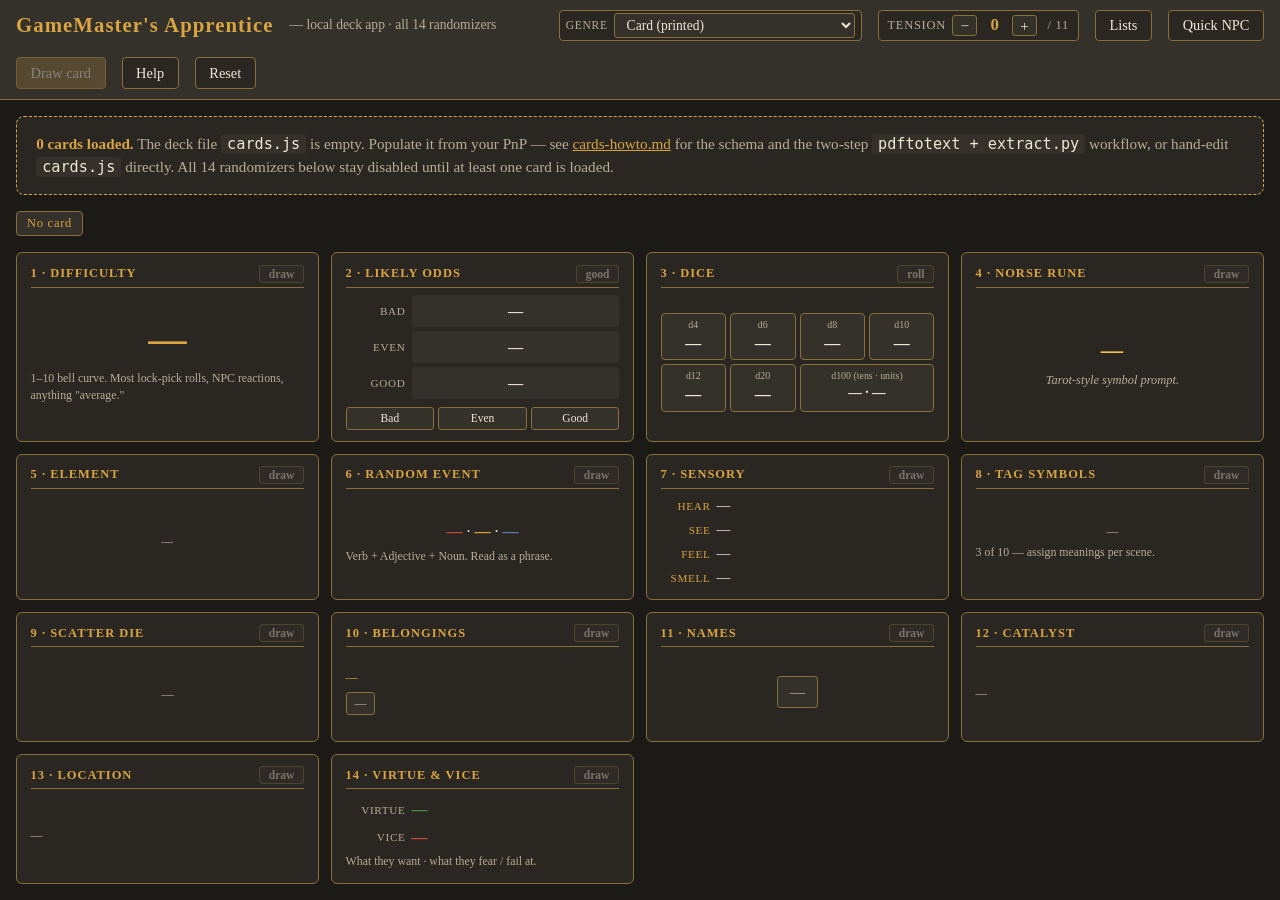
==== commit 6ede102c: "Add Demon Hunters and Age of Sail genre packs Both apps' genre dropdowns now include: - Demon Hunter" ====
--- a/Gamemaster/app/index.html
+++ b/Gamemaster/app/index.html
@@ -367,6 +367,8 @@
       <option value="steampunk">Steampunk</option>
       <option value="cyberpunk">Cyberpunk</option>
       <option value="postapoc">Post-Apocalyptic</option>
+      <option value="demon-hunters">Demon Hunters (Comedy of Terrors)</option>
+      <option value="age-of-sail">Age of Sail</option>
     </select>
   </span>
   <span class="tension" title="Tension counter. Each oracle question increments it; at the threshold a Random Event auto-fires and tension resets.">
@@ -629,6 +631,8 @@
 <script src="packs/weird-horror.js"></script>
 <script src="packs/steampunk.js"></script>
 <script src="packs/scifi.js"></script>
+<script src="packs/demon-hunters.js"></script>
+<script src="packs/age-of-sail.js"></script>
 <script src="lists.js"></script>
 <script src="cards.js"></script>
 <script>
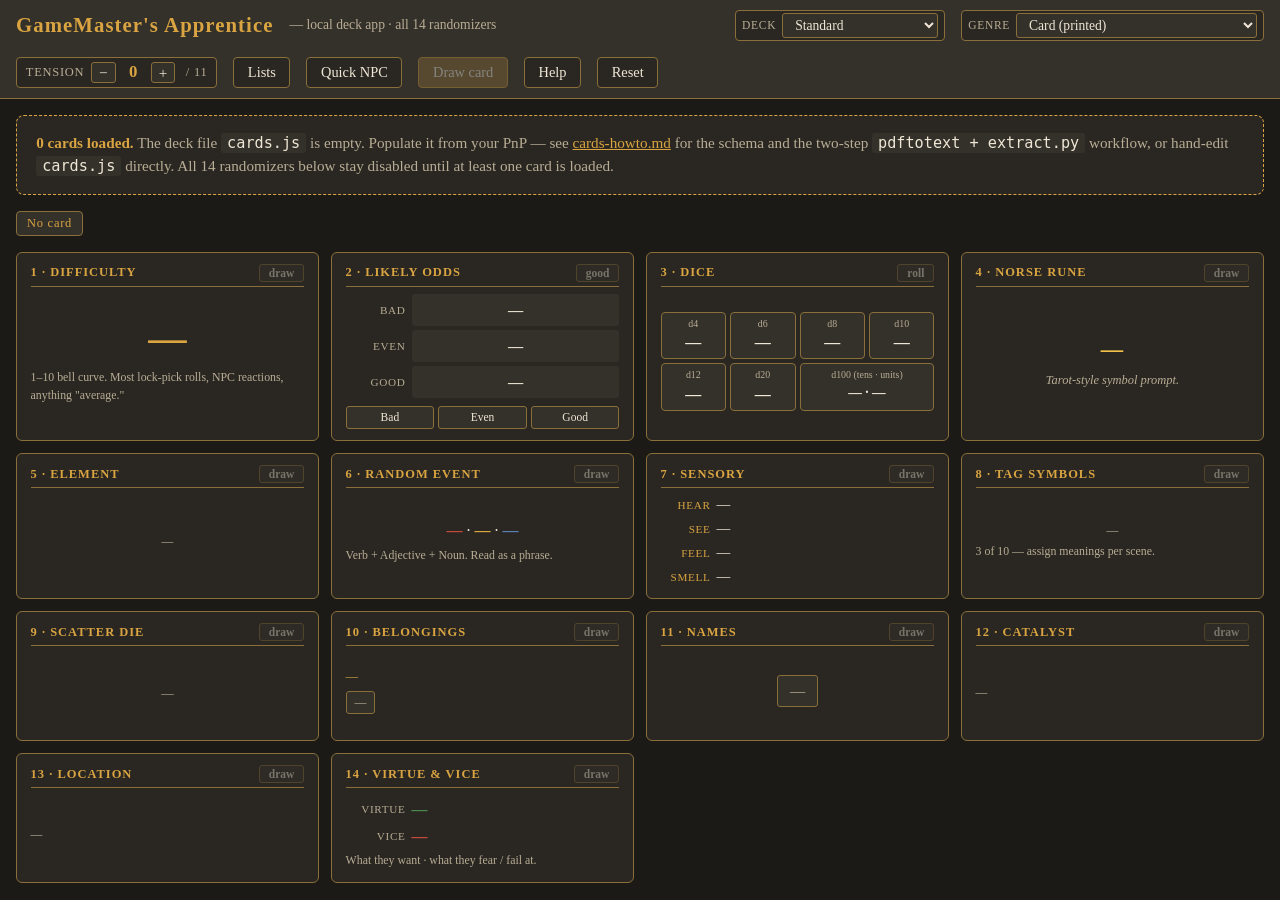
==== commit 426cbd02: "Add shuffle.py + Alternative deck switcher in GMA app shuffle.py is a generic data-shuffling utility" ====
--- a/Gamemaster/app/index.html
+++ b/Gamemaster/app/index.html
@@ -357,6 +357,13 @@
   <h1>GameMaster's Apprentice</h1>
   <span class="sub">— local deck app · all 14 randomizers</span>
   <span class="spacer"></span>
+  <span class="genre-pick" title="Deck source. The Alternative deck is a depersonalised shuffle of the standard one — same field values, scrambled across rows. Generated locally by app/extract/shuffle.py; falls back to Standard if not built.">
+    <span class="lbl">Deck</span>
+    <select id="deckSel">
+      <option value="standard">Standard</option>
+      <option value="alternative">Alternative (shuffled)</option>
+    </select>
+  </span>
   <span class="genre-pick" title="Genre pack. When set, Random Event, Sensory, Belongings, Names, and Location are pulled from the chosen pack instead of the card's printed values.">
     <span class="lbl">Genre</span>
     <select id="genreSel">
@@ -578,8 +585,18 @@
 <h3>Quick NPC</h3>
 <p>Click <b>Quick NPC</b> to spin a complete NPC from the current deck + active genre pack: name, reaction (1-of-5: Hostile / Wary / Neutral / Friendly / Helpful), virtue, vice, belongings, element. Reroll until one feels right; then <b>Save to Characters</b> to add to your roster.</p>
 
+<h3>Standard vs Alternative deck</h3>
+<p>The <b>Deck</b> selector in the header switches between two local decks:</p>
+<ul>
+  <li><b>Standard</b> — your <code>cards.js</code>.</li>
+  <li><b>Alternative</b> — a depersonalised data-shuffle of the same deck. Each field (catalyst, location, virtue, vice, names, sensory, etc.) is independently permuted across rows; the set of values per field is identical, but no row carries its original combination. Useful for breaking memorisation of card-level pairings, or for scrambled re-runs of familiar material.</li>
+</ul>
+<p>Generate or refresh the alternative deck locally:</p>
+<pre><code>python app/extract/shuffle.py app/cards.js app/cards-alternative.js</code></pre>
+<p>Both <code>cards.js</code> and <code>cards-alternative.js</code> are git-ignored — they never reach the public repo.</p>
+
 <h3>State</h3>
-<p>Tension, last-drawn card, genre, threads, and characters all save to <code>localStorage</code> under <code>oracle.gma.v2</code>. Older <code>oracle.gma.v1</code> data is migrated automatically on first load.</p>
+<p>Tension, last-drawn card, genre, deck, threads, and characters all save to <code>localStorage</code> under <code>oracle.gma.v2</code>. Older <code>oracle.gma.v1</code> data is migrated automatically on first load.</p>
 
 <h3>Mechanics credit</h3>
 <p>The GameMaster's Apprentice is by Nathan Rockwood / Larcenous Designs. This app is a local front-end for a deck you already own; it ships empty and you fill it in.</p>
@@ -635,6 +652,7 @@
 <script src="packs/age-of-sail.js"></script>
 <script src="lists.js"></script>
 <script src="cards.js"></script>
+<script src="cards-alternative.js" onerror="window.GMA_CARDS_ALTERNATIVE = null;"></script>
 <script>
 (function () {
   const $ = (id) => document.getElementById(id);
@@ -650,6 +668,7 @@
   const defaultState = () => ({
     version: 2,
     tension: 0, threshold: 11, lastCardIdx: null, genre: "card",
+    deck: "standard",
     threads: [], characters: [],
   });
   const loadState = () => {
@@ -676,7 +695,7 @@
   // ---- deck ----
   // Fill any icon-only fields (dice / element / rune / tags / scatter) at
   // load time so every panel always shows a value. Stable for the session.
-  // Spread to avoid mutating window.GMA_CARDS.
+  // Spread to avoid mutating the source array.
   const ELEMENTS = ["Earth", "Fire", "Air", "Water"];
   const SCATTER_DIRS = ["N", "NE", "E", "SE", "S", "SW", "W", "NW"];
   // 24 Elder Futhark rune names (public knowledge):
@@ -692,27 +711,41 @@
     "Moon", "Sword", "Shield", "Target", "Wand",
   ];
 
-  const DECK = (window.GMA_CARDS || []).map((c) => {
-    const d = c.dice || {};
-    return Object.assign({}, c, {
-      element: ELEMENTS.includes(c.element) ? c.element : pick(ELEMENTS),
-      rune:    c.rune || pick(RUNES),
-      tags:    (c.tags && c.tags.length === 3) ? c.tags : pickN(TAG_SYMBOLS, 3),
-      scatter: (c.scatter && c.scatter.dir)
-        ? c.scatter
-        : { dir: pick(SCATTER_DIRS), hit: rand(2) === 0 },
-      dice: {
-        d4:        d.d4        != null ? d.d4        : 1 + rand(4),
-        d6:        d.d6        != null ? d.d6        : 1 + rand(6),
-        d8:        d.d8        != null ? d.d8        : 1 + rand(8),
-        d10:       d.d10       != null ? d.d10       : rand(10),
-        d12:       d.d12       != null ? d.d12       : 1 + rand(12),
-        d20:       d.d20       != null ? d.d20       : 1 + rand(20),
-        d100tens:  d.d100tens  != null ? d.d100tens  : rand(10),
-        d100units: d.d100units != null ? d.d100units : rand(10),
-      },
+  function buildDeck(source) {
+    return (source || []).map((c) => {
+      const d = c.dice || {};
+      return Object.assign({}, c, {
+        element: ELEMENTS.includes(c.element) ? c.element : pick(ELEMENTS),
+        rune:    c.rune || pick(RUNES),
+        tags:    (c.tags && c.tags.length === 3) ? c.tags : pickN(TAG_SYMBOLS, 3),
+        scatter: (c.scatter && c.scatter.dir)
+          ? c.scatter
+          : { dir: pick(SCATTER_DIRS), hit: rand(2) === 0 },
+        dice: {
+          d4:        d.d4        != null ? d.d4        : 1 + rand(4),
+          d6:        d.d6        != null ? d.d6        : 1 + rand(6),
+          d8:        d.d8        != null ? d.d8        : 1 + rand(8),
+          d10:       d.d10       != null ? d.d10       : rand(10),
+          d12:       d.d12       != null ? d.d12       : 1 + rand(12),
+          d20:       d.d20       != null ? d.d20       : 1 + rand(20),
+          d100tens:  d.d100tens  != null ? d.d100tens  : rand(10),
+          d100units: d.d100units != null ? d.d100units : rand(10),
+        },
+      });
     });
-  });
+  }
+
+  function activeDeckSource() {
+    if (state.deck === "alternative" &&
+        Array.isArray(window.GMA_CARDS_ALTERNATIVE) &&
+        window.GMA_CARDS_ALTERNATIVE.length) {
+      return window.GMA_CARDS_ALTERNATIVE;
+    }
+    // fall back to standard if alternative not loaded
+    return window.GMA_CARDS;
+  }
+
+  let DECK = buildDeck(activeDeckSource());
   const hasDeck = () => DECK.length > 0;
   let lastCard = null;
 
@@ -1346,6 +1379,31 @@
     }
   });
 
+  // Deck selector: standard <-> alternative (depersonalised shuffle of the
+  // standard deck). Falls back to standard if alternative isn't loaded.
+  $("deckSel").addEventListener("change", (e) => {
+    const want = e.target.value;
+    const altAvailable = Array.isArray(window.GMA_CARDS_ALTERNATIVE) &&
+                         window.GMA_CARDS_ALTERNATIVE.length > 0;
+    if (want === "alternative" && !altAvailable) {
+      alert("Alternative deck not found. Generate it locally with:\n\n" +
+            "python app/extract/shuffle.py app/cards.js app/cards-alternative.js\n\n" +
+            "(see cards-howto.md for details). Falling back to Standard.");
+      e.target.value = "standard";
+      state.deck = "standard";
+    } else {
+      state.deck = want;
+    }
+    saveState();
+    DECK = buildDeck(activeDeckSource());
+    // reset the displayed card so we don't show a stale row from the prior deck
+    state.lastCardIdx = null;
+    lastCard = null;
+    $("banner").classList.remove("show");
+    $("cardId").textContent = "No card";
+    setEnabledState();
+  });
+
   // ---- init ----
   function setEnabledState() {
     const enabled = hasDeck();
@@ -1356,6 +1414,15 @@
   setEnabledState();
   updateTension();
   $("genreSel").value = state.genre || "card";
+  // Initialise deck selector. If state asked for alternative but the file
+  // isn't loaded, fall back silently.
+  const altLoaded = Array.isArray(window.GMA_CARDS_ALTERNATIVE) &&
+                    window.GMA_CARDS_ALTERNATIVE.length > 0;
+  if (state.deck === "alternative" && !altLoaded) {
+    state.deck = "standard";
+    saveState();
+  }
+  $("deckSel").value = state.deck || "standard";
   // Restore last card if state has one (apply current genre at restore time)
   if (state.lastCardIdx != null && DECK[state.lastCardIdx]) {
     lastCard = applyGenre(DECK[state.lastCardIdx]);
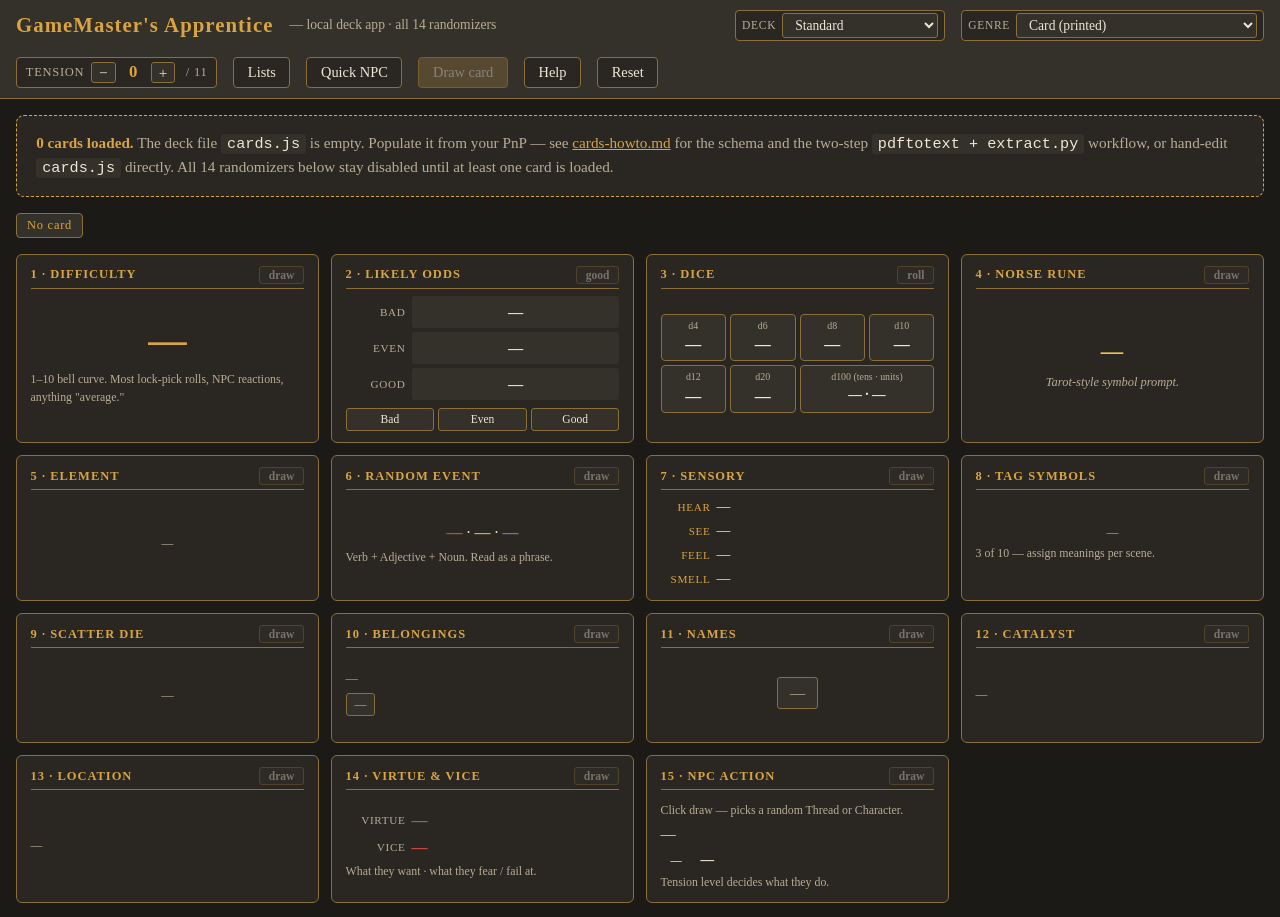
==== commit 3ac93ed6: "Add cell 15 — NPC Action (Tension picks the focus) New panel pulls a random active Thread or Charact" ====
--- a/Gamemaster/app/index.html
+++ b/Gamemaster/app/index.html
@@ -223,6 +223,17 @@
 
 /* Location */
 .cell.location .text { font-size: 0.92rem; line-height: 1.5; }
+
+/* NPC Action (#15) */
+.cell.npc-action .target { font-size: 0.95rem; line-height: 1.4; }
+.cell.npc-action .phrase { font-size: 0.95rem; line-height: 1.5; min-height: 1.4em; }
+.cell.npc-action .band-row { display: flex; gap: 8px; align-items: center; flex-wrap: wrap; }
+.npc-band { padding: 2px 10px; border-radius: 4px; font-size: 0.7rem;
+  font-weight: 700; text-transform: uppercase; letter-spacing: 0.06em; }
+.npc-band.quiet    { background: #1a4a2a; color: #6dd47a; }
+.npc-band.stirring { background: #4a3a1a; color: #f1c14a; }
+.npc-band.dramatic { background: #4a1a1a; color: #ff8a8a; }
+.cell.npc-action .focus { font-size: 0.85rem; color: var(--ink); font-weight: 600; }
 
 /* Virtue & Vice */
 .cell.vv { grid-column: span 1; }
@@ -544,6 +555,19 @@
       </div>
     </div>
 
+    <div class="cell npc-action">
+      <h3>15 · NPC Action <button data-q="npc-action">draw</button></h3>
+      <div class="body">
+        <div class="target" id="npcActionTarget"><span class="meta">Click draw — picks a random Thread or Character.</span></div>
+        <div class="phrase" id="npcActionPhrase">—</div>
+        <div class="band-row">
+          <span class="npc-band" id="npcActionBand">—</span>
+          <span class="focus" id="npcActionFocus">—</span>
+        </div>
+        <div class="meta" id="npcActionHint">Tension level decides what they do.</div>
+      </div>
+    </div>
+
   </div>
 </main>
 
@@ -578,6 +602,15 @@
 
 <h3>Tension</h3>
 <p>Each time you draw a card or rate a question, Tension goes up by 1. When it hits the threshold (default 11), a Random Event auto-fires and Tension resets to 0. That's the GMA "every-eleven-questions surprise" loop. Adjust manually with the <code>+ / −</code> buttons — raise it after a frantic scene, lower it after a quiet one.</p>
+
+<h3>NPC Action (panel 15)</h3>
+<p>Click <b>draw</b> on the NPC Action panel to ask <i>"what does someone from my Lists do this scene?"</i> The app picks a random active Thread or Character, draws a card for the verb / adjective / noun, and lets <b>Tension</b> decide the framing:</p>
+<ul>
+  <li><b>Quiet</b> (tension below ⅓ threshold) — <i>NPC Positive</i>: they help, advance a thread, reveal something useful.</li>
+  <li><b>Stirring</b> (⅓ to ⅔) — <i>NPC Action</i>: ambiguous in-character beat, the scene shifts.</li>
+  <li><b>Dramatic</b> (⅔ or higher) — <i>NPC Negative</i>: they oppose, betray, complicate.</li>
+</ul>
+<p>If both Lists are empty, the panel prompts you to add Threads or Characters first.</p>
 
 <h3>Threads &amp; Characters (Lists)</h3>
 <p>Cards have no memory of previous state — but the app does. Click <b>Lists</b> to manage two persistent rosters: <b>Threads</b> (active plot threads) and <b>Characters</b> (NPCs you've met). When Tension auto-fires a Random Event, the app picks a random active entry from these lists and surfaces it in the banner — so the surprise anchors to story you've already established instead of a brand-new stranger every time.</p>
@@ -801,6 +834,20 @@
   const SCATTER_GRID_POS = { NW:0, N:1, NE:2, W:3, E:5, SW:6, S:7, SE:8 };
 
   // ---- tension ----
+  // Three bands map to Mythic-style focus categories. Used by NPC Action.
+  function tensionBand(t, threshold) {
+    const ratio = (t || 0) / Math.max(1, threshold);
+    if (ratio < 1 / 3) return { key: "quiet", label: "Quiet",
+      focus: "NPC Positive",
+      hint: "They help, advance a thread, reveal something useful." };
+    if (ratio < 2 / 3) return { key: "stirring", label: "Stirring",
+      focus: "NPC Action",
+      hint: "Ambiguous in-character beat. The scene shifts." };
+    return { key: "dramatic", label: "Dramatic",
+      focus: "NPC Negative",
+      hint: "They oppose, betray, complicate. Don't soften." };
+  }
+
   function tensionAnchor() {
     // When Tension auto-fires, pick a random active Character or Thread (if any)
     // to anchor the event in story we've established.
@@ -1017,6 +1064,7 @@
     scatter: "scatter", belongings: "belongings",
     names: "names", catalyst: "catalyst",
     location: "location", vv: "vv",
+    "npc-action": "npc-action",
   };
   function flashCell(qOrCls) {
     const cls = CELL_FOR_Q[qOrCls] || qOrCls;
@@ -1105,6 +1153,12 @@
         "", true);
       return;
     }
+  }
+
+  // NPC Action has its own handler (uses Lists + tension band, not handleAsk)
+  function handleNpcAction() {
+    if (!hasDeck()) return;
+    drawNpcAction();
   }
 
   // ---- NPC reaction scale (5-step) ----
@@ -1278,6 +1332,56 @@
     $("npcSaveName").value = npc.name || "";
     $("npcSavedMsg").style.display = "none";
   }
+  // ---- NPC Action (cell 15) ----
+  // Picks a random active Thread or Character and uses Tension level to set
+  // the focus (NPC Positive / Action / Negative). Reads the band BEFORE
+  // bumping Tension so a threshold-tipping click still labels correctly.
+  function drawNpcAction() {
+    const L = window.GMAListUtils;
+    const candidates = []
+      .concat(L.activeEntries(state.characters || []).map((e) => ({ kind: "Character", entry: e })))
+      .concat(L.activeEntries(state.threads || []).map((e) => ({ kind: "Thread", entry: e })));
+
+    if (!candidates.length) {
+      flashCell("npc-action");
+      $("npcActionTarget").innerHTML = `<span class="meta">No active Threads or Characters.</span>`;
+      $("npcActionPhrase").innerHTML = `<span class="meta">—</span>`;
+      $("npcActionBand").textContent = "—";
+      $("npcActionBand").className = "npc-band";
+      $("npcActionFocus").textContent = "—";
+      $("npcActionHint").textContent = "Click Lists in the header to add some.";
+      showBanner("NPC Action",
+        `<span style="color:var(--ink-dim)">Add Threads or Characters first.</span>`,
+        "Click Lists in the header to add some.", true);
+      return;
+    }
+
+    // Read band BEFORE the tension bump so a click that tips over the
+    // threshold still shows the band the player was in when they acted.
+    const band = tensionBand(state.tension, state.threshold);
+    const target = candidates[rand(candidates.length)];
+    const card = drawCard();
+    bumpTension();
+    flashCell("npc-action");
+    renderAll(card);
+
+    const ev = (card && card.event) || {};
+    const action = phraseEvent(ev);
+    const subject =
+      `<b>${escapeHtml(target.entry.name)}</b> ` +
+      `<span style="color:var(--ink-dim);font-size:0.85em">(${target.kind})</span>`;
+
+    $("npcActionTarget").innerHTML = subject;
+    $("npcActionPhrase").innerHTML = action;
+    $("npcActionBand").textContent = band.label.toUpperCase();
+    $("npcActionBand").className = "npc-band " + band.key;
+    $("npcActionFocus").textContent = band.focus;
+    $("npcActionHint").textContent = band.hint;
+
+    showBanner(`NPC Action · ${band.label} (${band.focus})`,
+      `${subject} — ${action}`, band.hint, true);
+  }
+
   function openNpcDialog() {
     if (!hasDeck()) {
       alert("Load cards first (see cards-howto.md).");
@@ -1365,7 +1469,12 @@
   });
 
   document.querySelectorAll("[data-q]").forEach((b) => {
-    b.addEventListener("click", () => handleAsk(b.getAttribute("data-q")));
+    const q = b.getAttribute("data-q");
+    if (q === "npc-action") {
+      b.addEventListener("click", handleNpcAction);
+    } else {
+      b.addEventListener("click", () => handleAsk(q));
+    }
   });
 
   // Genre selector: changing genre re-applies the overlay to the current card
